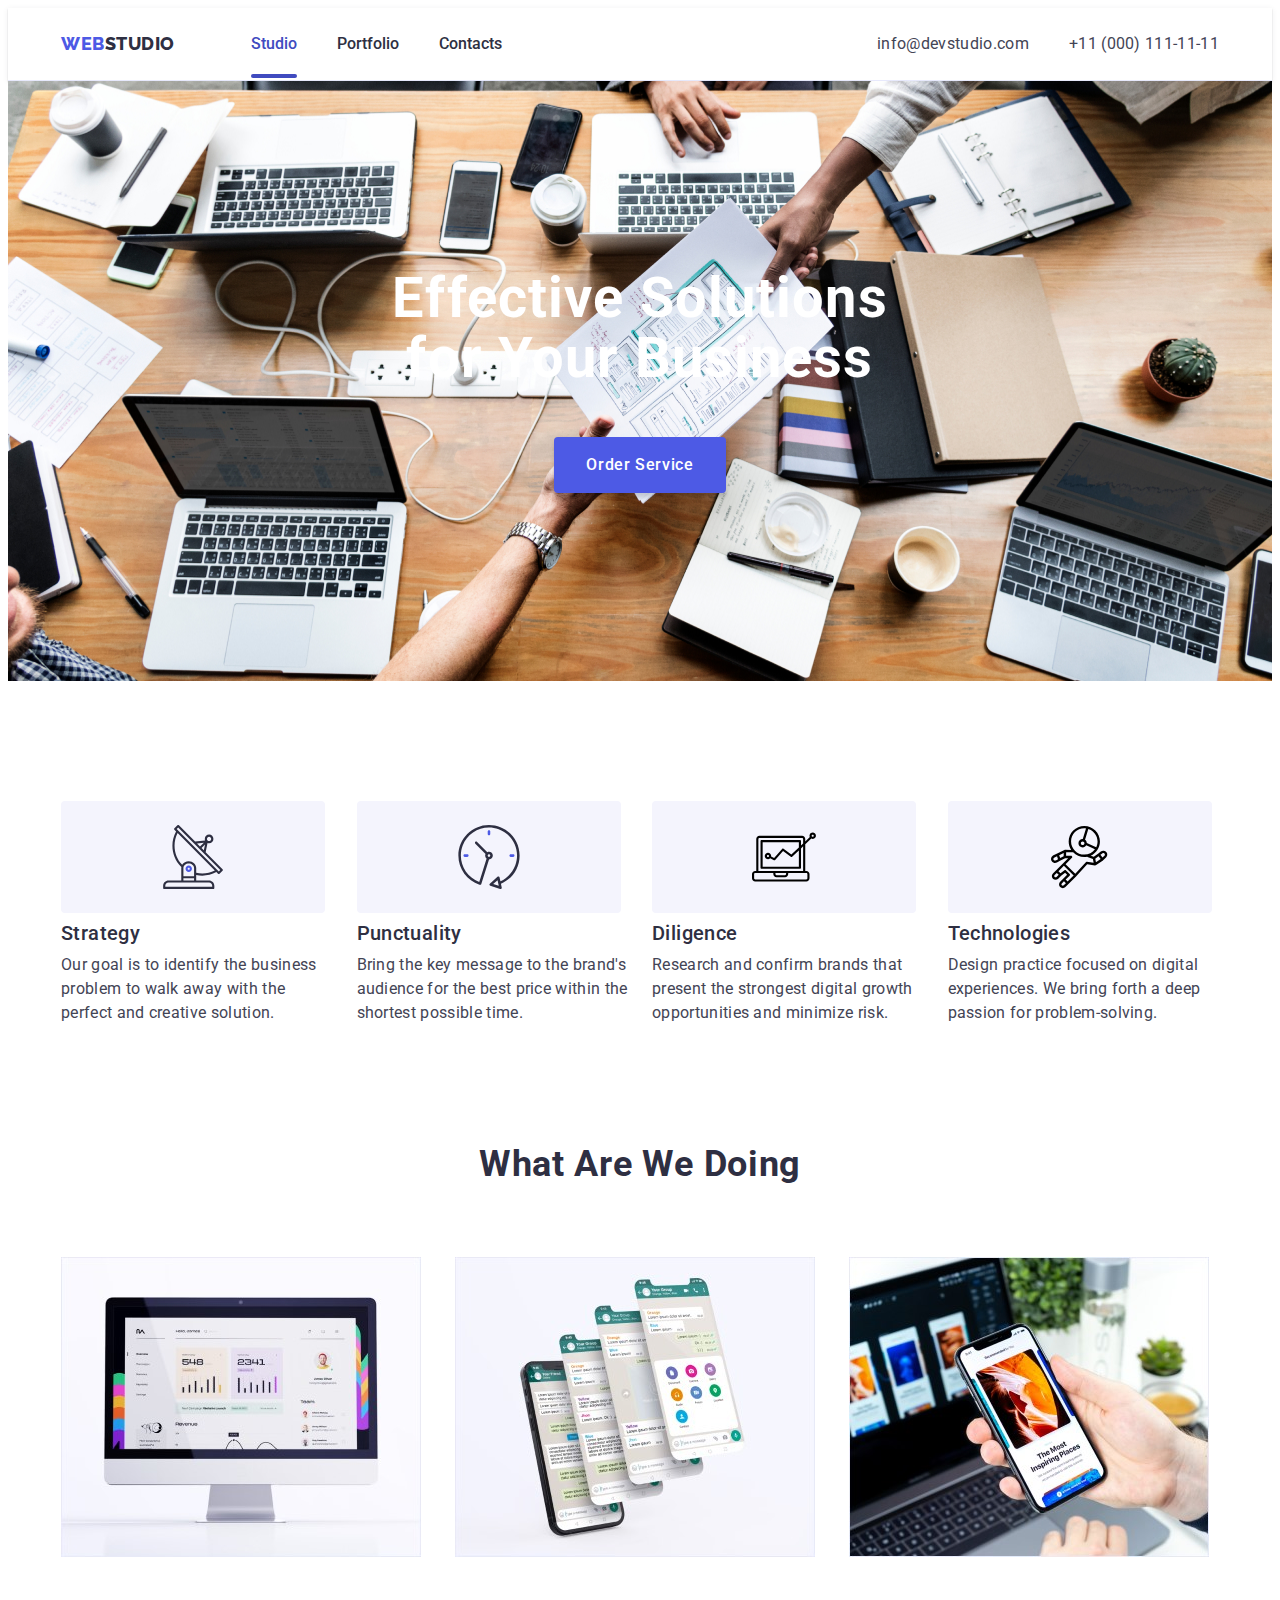
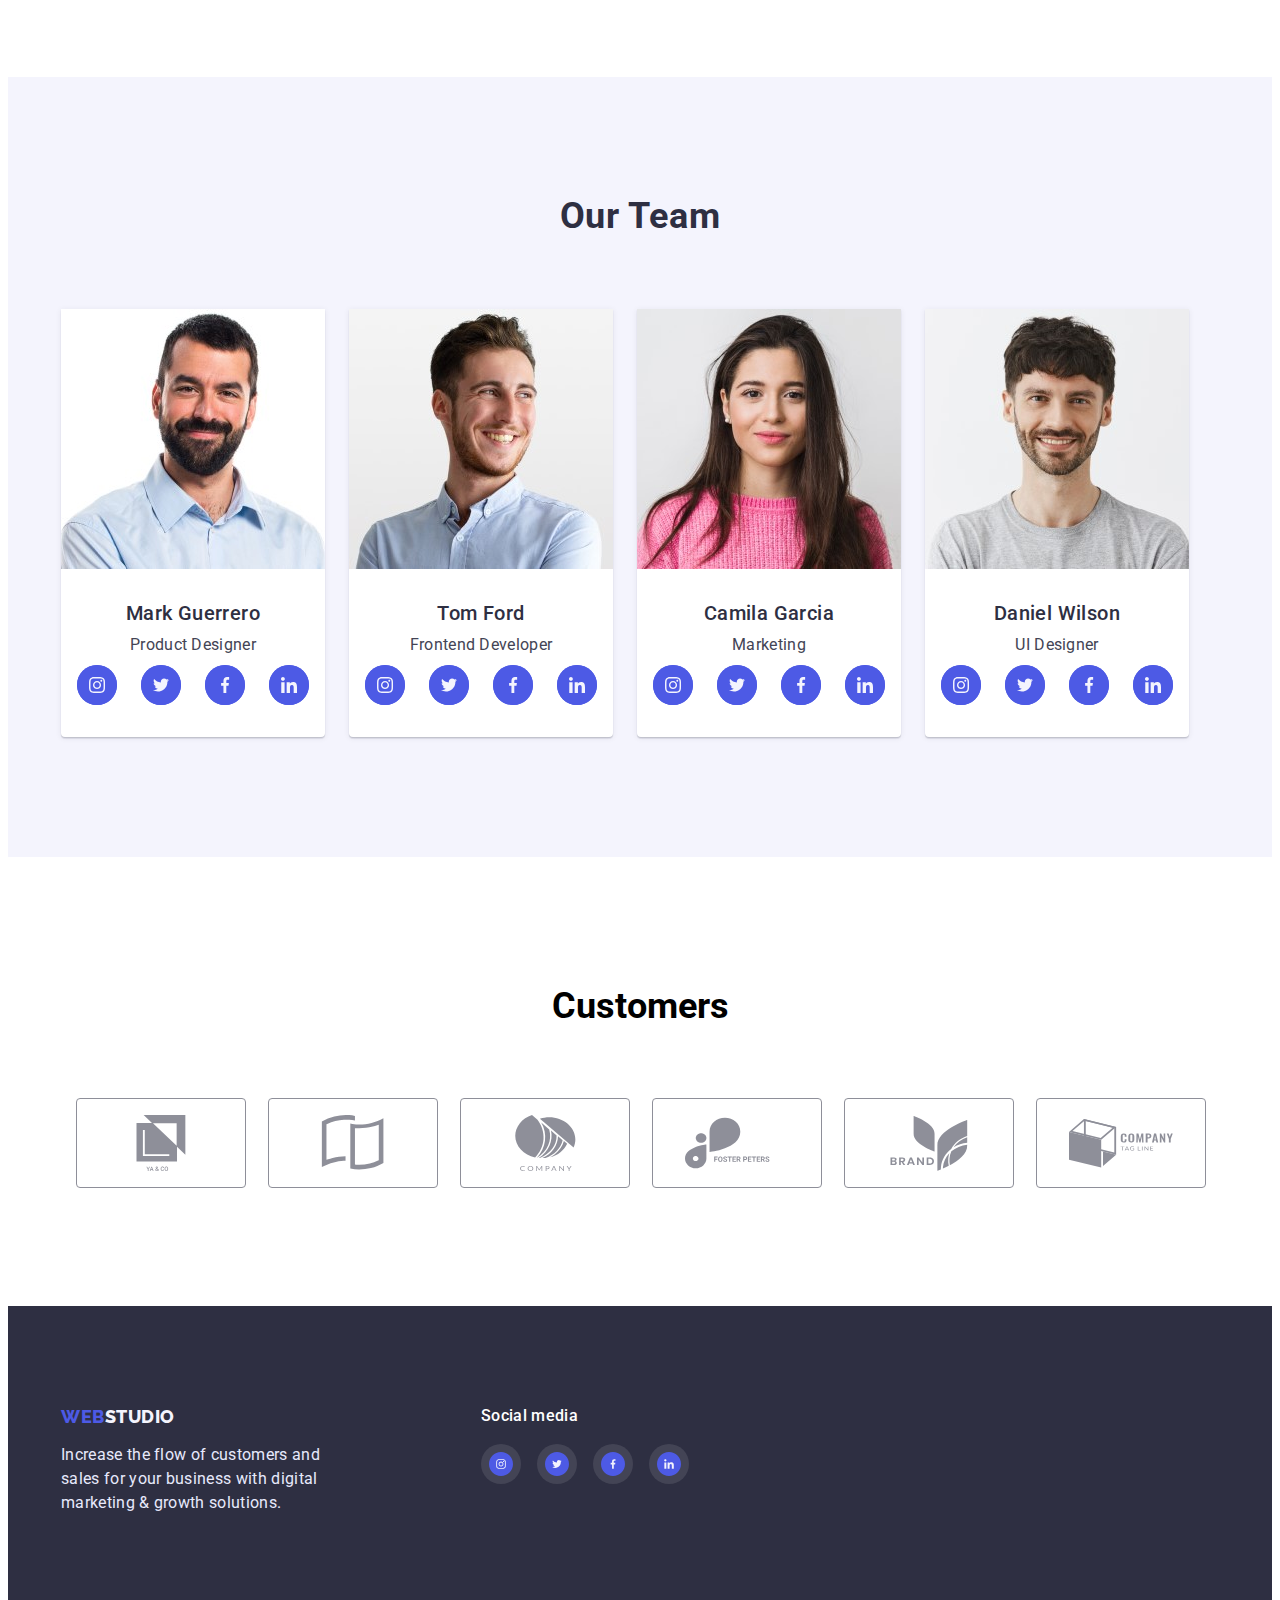
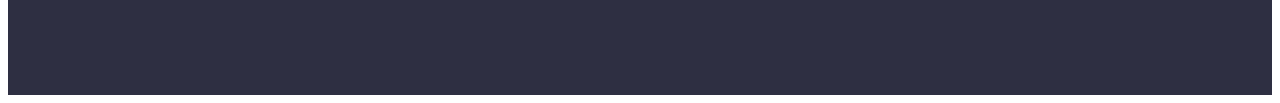
==== index.htm @ 1be4e1f3 "Initial commit" ====
<!DOCTYPE html>
<html lang="en">
  <head>
    <meta charset="UTF-8" />
    <meta http-equiv="X-UA-Compatible" content="IE=edge" />
    <meta name="viewport" content="width=device-width, initial-scale=1.0" />
    <title>studio</title>
    <link rel="preconnect" href="https://fonts.googleapis.com" />
    <link rel="preconnect" href="https://fonts.gstatic.com" crossorigin />
    <link
      href="https://fonts.googleapis.com/css2?family=Raleway:wght@800&family=Roboto:wght@400;500;700;900&display=swap"
      rel="stylesheet"
    />
    <link
      rel="stylesheet"
      href="https://cdnjs.cloudflare.com/ajax/libs/modern-normalize/1.1.0/modern-normalize.min.css"
      integrity="sha512-wpPYUAdjBVSE4KJnH1VR1HeZfpl1ub8YT/NKx4PuQ5NmX2tKuGu6U/JRp5y+Y8XG2tV+wKQpNHVUX03MfMFn9Q=="
      crossorigin="anonymous"
      referrerpolicy="no-referrer"
    />
    <link rel="stylesheet" href="./styless/styless.css" />
  </head>
  <body>
    <header class="header">
      <div class="container">
        <nav class="nav">
          <a href="./index.htm" class="logo"><span>Web</span>Studio</a>
          <ul class="nav-list list">
            <li><a class="nav-link curent" href="./index.htm">Studio</a></li>
            <li>
              <a class="nav-link" href="./portfolio.htm">Portfolio</a>
            </li>
            <li><a class="nav-link" href="#">Contacts</a></li>
          </ul>
        </nav>
        <address>
          <ul class="address-list list">
            <li>
              <a class="mail" href="mailto:info@devstudio.com"
                >info@devstudio.com</a
              >
            </li>
            <li>
              <a class="phone" href="tel:+110001111111">+11 (000) 111-11-11</a>
            </li>
          </ul>
        </address>
      </div>
    </header>
    <main class="main">
      <!-- Hero -->
      <section class="section-hero">
        <div class="block-hero container">
          <h1 class="hero-title">Effective Solutions<br />for Your Business</h1>
          <button type="button" class="hero-btn" data-modal-open>Order Service</button>
        </div>
      </section>
      <!-- Section 1 -->
      <section class="section-features">
        <div class="container">
          <h2 class="hidden">features</h2>
          <ul class="features-list list">
            <li class="features-item">
              <div class="features">
                <svg class="features-icon" width="64" height="64">
                  <use href="./images/symbol-defs.svg#icon-Group-1"></use>
                </svg>
              </div>
              <h3 class="features-subtitle">Strategy</h3>
              <p class="features-text">
                Our goal is to identify the business problem to walk away with
                the perfect and creative solution.
              </p>
            </li>
            <li class="features-item">
              <div class="features">
                <svg class="features-icon" width="64" height="64">
                  <use href="./images/symbol-defs.svg#icon-clock"></use>
                </svg>
              </div>
              <h3 class="features-subtitle">Punctuality</h3>
              <p class="features-text">
                Bring the key message to the brand's audience for the best price
                within the shortest possible time.
              </p>
            </li>
            <li class="features-item">
              <div class="features">
                <svg class="features-icon" width="64" height="64">
                  <use href="./images/symbol-defs.svg#icon-Vector1"></use>
                </svg>
              </div>
              <h3 class="features-subtitle">Diligence</h3>
              <p class="features-text">
                Research and confirm brands that present the strongest digital
                growth opportunities and minimize risk.
              </p>
            </li>
            <li class="features-item">
              <div class="features">
                <svg class="features-icon" width="64" height="64">
                  <use href="./images/symbol-defs.svg#icon-Group1"></use>
                </svg>
              </div>
              <h3 class="features-subtitle">Technologies</h3>
              <p class="features-text">
                Design practice focused on digital experiences. We bring forth a
                deep passion for problem-solving.
              </p>
            </li>
          </ul>
        </div>
      </section>
      <!-- Section 2 -->
      <section class="section-doing">
        <div class="container">
          <h2 class="doing-title">What are we doing</h2>
          <ul class="doing-list list">
            <li class="doing-item">
              <img src="./images/rectangle.jpg" alt="computer" width="360" />
            </li>
            <li class="doing-item">
              <img
                src="./images/fotochka.jpg"
                alt="social network"
                width="360"
              />
            </li>
            <li class="doing-item">
              <img src="./images/foto.jpg" alt="phone" width="360" />
            </li>
          </ul>
        </div>
      </section>
      <!-- Section 3 -->
      <section class="section-team">
        <div class="container container-team">
          <h2 class="team-title">Our Team</h2>
          <ul class="team-list list">
            <li class="team-item">
              <img src="./images/img.jpg" alt="photo" width="264" />
              <div class="team-card">
                <h3 class="team-subtitle">Mark Guerrero</h3>
                <p class="team-text">Product Designer</p>
                <ul class="team-soc-list list">
                  <li class="team-soc-item">
                    <a class="team-soc-link" href=""
                      ><svg class="soc-icon" width="40" height="40">
                        <use
                          href="./images/symbol-defs.svg#icon-instagram"
                        ></use></svg></a>
                  </li>
                  <li class="team-soc-item">
                    <a class="team-soc-link" href=""
                      ><svg class="soc-icon" width="40" height="40">
                        <use
                          href="./images/symbol-defs.svg#icon-twitter"
                        ></use></svg></a>
                  </li>
                  <li class="team-soc-item">
                    <a class="team-soc-link" href=""
                      ><svg class="soc-icon" width="40" height="40">
                        <use
                          href="./images/symbol-defs.svg#icon-facebook"
                        ></use></svg></a>
                  </li>
                  <li class="team-soc-item">
                    <a class="team-soc-link" href=""
                      ><svg class="soc-icon" width="40" height="40">
                        <use href="./images/symbol-defs.svg#icon-in"></use></svg></a>
                  </li>
                </ul>
              </div>
            </li>
            <li class="team-item">
              <img src="./images/img1.jpg" alt="photo" width="264" />
              <div class="team-card">
                <h3 class="team-subtitle">Tom Ford</h3>
                <p class="team-text">Frontend Developer</p>
                <ul class="team-soc-list list">
                  <li class="team-soc-item">
                    <a class="team-soc-link" href=""
                      ><svg class="soc-icon" width="40" height="40">
                        <use
                          href="./images/symbol-defs.svg#icon-instagram"
                        ></use></svg></a>
                  </li>
                  <li class="team-soc-item">
                    <a class="team-soc-link" href=""
                      ><svg class="soc-icon" width="40" height="40">
                        <use
                          href="./images/symbol-defs.svg#icon-twitter"
                        ></use></svg></a>
                  </li>
                  <li class="team-soc-item">
                    <a class="team-soc-link" href=""
                      ><svg class="soc-icon" width="40" height="40">
                        <use
                          href="./images/symbol-defs.svg#icon-facebook"
                        ></use></svg></a>
                  </li>
                  <li class="team-soc-item">
                    <a class="team-soc-link" href=""
                      ><svg class="soc-icon" width="40" height="40">
                        <use href="./images/symbol-defs.svg#icon-in"></use></svg></a>
                  </li>
                </ul>
              </div>
            </li>
            <li class="team-item">
              <img src="./images/img2.jpg" alt="photo" width="264" />
              <div class="team-card">
                <h3 class="team-subtitle">Camila Garcia</h3>
                <p class="team-text">Marketing</p>
                <ul class="team-soc-list list">
                  <li class="team-soc-item">
                    <a class="team-soc-link" href=""
                      ><svg class="soc-icon" width="40" height="40">
                        <use
                          href="./images/symbol-defs.svg#icon-instagram"
                        ></use></svg ></a>
                  </li>
                  <li class="team-soc-item">
                    <a class="team-soc-link" href=""
                      ><svg class="soc-icon" width="40" height="40">
                        <use
                          href="./images/symbol-defs.svg#icon-twitter"
                        ></use></svg ></a>
                  </li>
                  <li class="team-soc-item">
                    <a class="team-soc-link" href=""
                      ><svg class="soc-icon" width="40" height="40">
                        <use
                          href="./images/symbol-defs.svg#icon-facebook"
                        ></use></svg></a>
                  </li>
                  <li class="team-soc-item">
                    <a class="team-soc-link" href=""
                      ><svg class="soc-icon" width="40" height="40">
                        <use href="./images/symbol-defs.svg#icon-in"></use></svg ></a>
                  </li>
                </ul>
              </div>
            </li>
            <li class="team-item">
              <img src="./images/img3.jpg" alt="photo" width="264" />
              <div class="team-card">
                <h3 class="team-subtitle">Daniel Wilson</h3>
                <p class="team-text">UI Designer</p>
                <ul class="team-soc-list list">
                  <li class="team-soc-item">
                    <a class="team-soc-link" href=""
                      ><svg class="soc-icon" width="40" height="40">
                        <use
                          href="./images/symbol-defs.svg#icon-instagram"
                        ></use></svg></a>
                  </li>
                  <li class="team-soc-item">
                    <a class="team-soc-link" href=""
                      ><svg class="soc-icon" width="40" height="40">
                        <use
                          href="./images/symbol-defs.svg#icon-twitter"
                        ></use></svg ></a>
                  </li>
                  <li class="team-soc-item">
                    <a class="team-soc-link" href=""
                      ><svg class="soc-icon" width="40" height="40">
                        <use
                          href="./images/symbol-defs.svg#icon-facebook"
                        ></use></svg ></a>
                  </li>
                  <li class="team-soc-item">
                    <a class="team-soc-link" href=""
                      ><svg class="soc-icon" width="40" height="40">
                        <use href="./images/symbol-defs.svg#icon-in"></use></svg ></a>
                  </li>
                </ul>
              </div>
            </li>
          </ul>
        </div>
      </section>
      <!------ Section 4 ------>
      <section class="customers-section">
        <div class="container customers-container">
          <h2 class="customers-title">Customers</h2>
          <ul class="customers-list list">
            <li class="customers-items">
              <a href="" class="customers-link"
                ><svg class="customers-icon" width="104" height="56">
                  <use href="./images/symbol-defs.svg#icon-Union"></use>
                </svg>
              </a>
            </li>
            <li class="customers-items">
              <a href="" class="customers-link"
                ><svg class="customers-icon" width="104" height="56">
                  <use href="./images/symbol-defs.svg#icon-Union-1"></use>
                </svg>
              </a>
            </li>
            <li class="customers-items">
              <a href="" class="customers-link"
                ><svg class="customers-icon" width="104" height="56">
                  <use href="./images/symbol-defs.svg#icon-Object"></use>
                </svg>
              </a>
            </li>
            <li class="customers-items">
              <a href="" class="customers-link"
                ><svg class="customers-icon" width="104" height="56">
                  <use href="./images/symbol-defs.svg#icon-group2"></use>
                </svg>
              </a>
            </li>
            <li class="customers-items">
              <a href="" class="customers-link"
                ><svg class="customers-icon" width="104" height="56">
                  <use href="./images/symbol-defs.svg#icon-group-3"></use>
                </svg>
              </a>
            </li>
            <li class="customers-items">
              <a href="" class="customers-link"
                ><svg class="customers-icon" width="104" height="56">
                  <use href="./images/symbol-defs.svg#icon-Object-1"></use>
                </svg>
              </a>
            </li>
          </ul>
        </div>
      </section>
    </main>
    <footer class="footer">
      <div class="container foot-containe">
      <div class="foot-block">
        <a href="./index.htm" class="footer-logo"><span>Web</span>Studio</a>
        <p class="footer-text">
          Increase the flow of customers and sales for your business with
          digital marketing & growth solutions.
        </p>
      </div>
      <div class="soc-media">
        <h2 class="soc-media-text">Social media</h2>
        <ul class="soc-media-list list">
          <li class="soc-media-item">
            <a href="" class="soc-media-link">
              <svg class="soc-media-icon" width="24" height="24">
                <use href="./images/symbol-defs.svg#icon-instagram"></use>
              </svg>
            </a>
          </li>
          <li class="soc-media-item">
            <a href="" class="soc-media-link">
              <svg class="soc-media-icon" width="24" height="24">
                <use href="./images/symbol-defs.svg#icon-twitter"></use>
              </svg>
            </a>
          </li>
          <li class="soc-media-item">
            <a href="" class="soc-media-link">
              <svg class="soc-media-icon" width="24" height="24">
                <use href="./images/symbol-defs.svg#icon-facebook"></use>
              </svg>
            </a>
          </li>
          <li class="soc-media-item">
            <a href="" class="soc-media-link">
              <svg class="soc-media-icon" width="24" height="24">
                <use href="./images/symbol-defs.svg#icon-in"></use>
              </svg>
            </a>
          </li>
        </ul>
      </div>
    </div>
    </footer>
    <div class="backdrop is-hidden" data-modal>
      <div class="modal">
        <button type="button" class="close-button" data-modal-close>
          <svg class="modal-vector" width="8" height="8">
            <use href="./images/icons.svg#icon-Vector"></use>
          </svg>
        </button>
      </div>
    </div>
    <script src="./js/modal.js"></script>
  </body>
</html>
---- styless/styless.css ----
:root {
  --dark-color: #2e2f42;
  --text-color: #434455;
  --pressed-state-color: #404bbf;
  --primaryBrand-color: #4d5ae5;
  --success-color: #31d0aa;
  --subtle-text-color: #8e8f99;
  --accent-color: #e7e9fc;
  --light-color: #f4f4fd;
  --modal-overlay-color: #2e2f4266;
  --hero-background-color: #2e2f42b2;
  --background-color: #e5e5e5;
  --hero-background-grad: linear-gradient(
    rgba(46, 47, 66, 0.7),
    rgba(46, 47, 66, 0.7)
  );
}
p,
h1,
h2,
h3,
h4,
h5,
h6 {
  margin: 0;
}
ul {
  margin: 0;
  padding-left: 0;
}
body {
  font-family: 'Roboto', sans-serif;
}
img {
  display: block;
  max-width: 100%;
  height: auto;
}
.header {
  background: #ffffff;
}
.hidden {
  position: absolute;
  width: 1px;
  height: 1px;
  white-space: nowrap;
  overflow: hidden;
  border: 0;
  padding: 0;
  clip: rect(0 0 0 0);
  clip-path: inset(50%);
  margin: -1px;
}
.logo {
  line-height: 1.33;
  font-family: 'Raleway', sans-serif;
  text-decoration: none;
  font-weight: 800;
  font-size: 18px;
  letter-spacing: 0.03em;
  text-transform: uppercase;
  color: var(--dark-color);
}
.logo span {
  color: var(--primaryBrand-color);
}

.list {
  list-style: none;
}
.nav .logo {
  padding-right: 76px;
  padding-bottom: 24px;
  padding-top: 24px;
}
/* ----------------------navigation -----------------------*/
.header {
  border-bottom: 1px solid var(--accent-color);
  box-shadow: 0px 2px 1px rgba(46, 47, 66, 0.08), 0px 1px 1px rgba(46, 47, 66, 0.16), 0px 1px 6px rgba(46, 47, 66, 0.08);
}
.nav-list {
  display: flex;
  align-items: center;
  gap: 40px;
}
.nav {
  display: flex;
  align-items: center;
}
.header .container {
  display: flex;
  align-items: center;
  justify-content: space-between;
}
.address-list {
  display: flex;
}
.nav-link {
  position: relative;
  padding-top: 15px;
  padding-bottom: 15px;
  text-decoration: none;
  font-weight: 500;
  font-size: 16px;
  line-height: 1.5;
  color: var(--dark-color);
  transition-duration: 250ms;
  transition-timing-function: cubic-bezier(0.4, 0, 0.2, 1);
}

.nav-link.curent {
  color: var(--pressed-state-color);
}
.nav-link.curent::after {
  content: '';
  width: 100%;
  height: 4px;
  background-color: var(--pressed-state-color);
  display: block;
  border-radius: 2px;
  position: absolute;
  bottom: -10px;
  left: 0;
}

.nav-link:hover,
.nav-link:focus {
  color: var(--pressed-state-color);
}
.mail {
  padding-top: 15px;
  padding-bottom: 15px;
  font-style: normal;
  text-decoration: none;
  font-size: 16px;
  line-height: 1.5;
  letter-spacing: 0.02em;
  color: var(--text-color);
  transition-duration: 250ms;
  transition-timing-function: cubic-bezier(0.4, 0, 0.2, 1);
}
.mail:hover {
  color: var(--pressed-state-color);
}
.phone {
  padding-top: 15px;
  padding-bottom: 15px;
  margin-left: 40px;
  font-style: normal;
  text-decoration: none;
  font-size: 16px;
  line-height: 1.5;
  letter-spacing: 0.02em;
  color: var(--text-color);
}
.main {
  background: #ffffff;
}
/* ---------------------------------hero --------------------------------*/
.section-hero {
  padding-top: 188px;
  padding-bottom: 188px;
  background-color: var(--dark-color);
  background-image:
  url(../images/people-office.jpg);
  background-repeat: no-repeat ;
  background-size: cover;
  background-position: center;
  margin-left: auto;
  margin-right: auto;
}

.container {
  width: 100%;
  max-width: 1158px;
  padding: 0 15px;
  margin: 0 auto;
  
}
.hero-title {
  margin-bottom: 48px;
  font-size: 56px;
  line-height: 1.07;
  letter-spacing: 0.02em;
  text-align: center;
  color: #ffffff;
}
/* .container-hero {
  padding-top: 188px;
  padding-bottom: 188px;
} */
.hero-btn {
  border: none;
  margin: 0 auto;
  display: block;
  border-radius: 4px;
  padding: 16px 32px;
  font-family: inherit;
  font-weight: 500;
  font-size: 16px;
  line-height: 1.5;
  letter-spacing: 0.04em;
  box-shadow: 0px 4px 4px rgba(0, 0, 0, 0.15);
  color: #ffffff;
  background-color: var(--primaryBrand-color);
  transition-duration: 250ms;
  transition-timing-function: cubic-bezier(0.4, 0, 0.2, 1);
}
.hero-btn:hover,
.hero-btn:focus {
  background-color: var(--pressed-state-color);
}
/* -------------------------------section 1 -----------------------------*/
.section-features {
  padding-top: 120px;
  padding-bottom: 120px;
}
.features {
  display: flex;
  justify-content: center;
  align-items: center;
  width: 264px;
  height: 112px;
  margin-bottom: 8px;
  background: #f4f4fd;
  border-radius: 4px;
}
.features-icon{

}
.features-subtitle {
  margin-bottom: 8px;
  font-weight: 500;
  font-size: 20px;
  line-height: 1.2;
  letter-spacing: 0.02em;
  color: var(--dark-color);
}
.features-list {
  display: flex;
  gap: 24px;
}
.features-item {
  flex-basis: calc((100% - 72px) / 4);
}
.features-text {
  font-size: 16px;
  line-height: 1.5;
  letter-spacing: 0.02em;
  color: var(--text-color);
}
/* --------------------------------section 2---------------------------------- */
.doing-title {
  margin-bottom: 72px;
  font-size: 36px;
  line-height: 1.11;
  text-align: center;
  letter-spacing: 0.02em;
  text-transform: capitalize;
  color: var(--dark-color);
}
.doing-list {
  display: flex;
  gap: 24px;
}
.section-doing {
  padding-bottom: 120px;
}

.doing-list .doing-item {
  flex-basis: calc((100% - 48px) / 3);
}
.doing-item img {
  display: block;
}
/* ------------------------------------section 3 ---------------------------- */
.team-soc-list {
  display: flex;
  justify-content: center;
  gap: 24px;
}
.team-soc-link:is(:hover, :focus) {
  background-color: var(--pressed-state-color);
}
.team-soc-item {
  width: 40px;
  height: 40px;
}
.team-soc-link {
  display: flex;
  justify-content: center;
  align-items: center;
  width: 100%;
  height: 100%;
  border-radius: 50%;
  background-color: var(--primaryBrand-color);
  transition-duration: 250ms;
  transition-timing-function: cubic-bezier(0.4, 0, 0.2, 1);
}

.section-team {
  padding-top: 120px;
  padding-bottom: 120px;
  background-color: var(--light-color);
}

.team-list {
  display: flex;
  gap: 24px;
  flex-basis: calc((100% - 72px) / 4);
}
.team-item {
  box-shadow: 0px 1px 6px rgba(46, 47, 66, 0.08),
    0px 1px 1px rgba(46, 47, 66, 0.16), 0px 2px 1px rgba(46, 47, 66, 0.08);
  border-radius: 0px 0px 4px 4px;
  background-color: #ffffff;
}

.team-card {
  align-items: center;
  padding: 32px 0;
  text-align: center;
}
.team-title {
  margin-bottom: 72px;
  font-size: 36px;
  line-height: 1.11;
  text-align: center;
  letter-spacing: 0.02em;
  text-transform: capitalize;
  color: var(--dark-color);
}
.team-subtitle {
  margin-bottom: 8px;
  font-weight: 500;
  font-size: 20px;
  line-height: 1.2;
  letter-spacing: 0.02em;
  color: var(--dark-color);
}
.team-text {
  font-size: 16px;
  line-height: 1.5;
  letter-spacing: 0.02em;
  color: var(--text-color);
  margin-bottom: 8px;
}
/* ------------------------------------section 4 ---------------------------- */
.customers-section {
  padding-top: 130px;
  padding-bottom: 120px;
}
.container {
}
.customers-container {
}
.customers-title {
  margin-bottom: 72px;
  font-family: 'Roboto';
  font-style: normal;
  font-weight: 700;
  font-size: 36px;
  line-height: 1.1;
  text-align: center;
}
.customers-list {
  display: flex;
  justify-content: center;
  gap: 24px;
}
.list {

}
.customers-items {
  width: 168px;
  height: 88px;
}
.customers-link {
  width: 100%;
  height: 100%;
  border: 1px solid var(--subtle-text-color);
  border-radius: 4px;
  display: flex;
  justify-content: center;
  align-items: center;
  transition-duration: 250ms;
  transition-timing-function: cubic-bezier(0.4, 0, 0.2, 1);
}
.customers-icon {
  fill: var(--subtle-text-color);
  transition-duration: 250ms;
  transition-timing-function: cubic-bezier(0.4, 0, 0.2, 1);
}
.customers-link:is(:hover, :focus) {
  border-color: var(--pressed-state-color);
}
.customers-link:is(:hover, :focus) > .customers-icon {
  fill: var(--pressed-state-color);
}

/* --------------------------------------*footer* ----------------------------*/


.footer {
  
  padding: 100px 0;
  background-color: var(--dark-color);
}
.foot-container {
  display: flex;

}
.footer-logo {
  margin-bottom: 16px;
  font-family: 'Raleway', sans-serif;
  text-decoration: none;
  font-weight: 800;
  font-size: 18px;
  line-height: 1.17;
  display: flex;
  letter-spacing: 0.03em;
  text-transform: uppercase;
  color: var(--light-color);
}
.footer-logo > span {
  color: var(--primaryBrand-color);
}
.footer-text {
  width: 264px;
  font-size: 16px;
  line-height: 1.5;
  letter-spacing: 0.02em;
  color: var(--accent-color);
}
.soc-media {
  margin-left: 120px;
  position: relative;
  top: -111px;
  left: 300px;
}
.soc-media-text {
  margin-bottom: 16px;
  font-family: 'Roboto';
  font-weight: 500;
  font-size: 16px;
  line-height: 1.5;
  letter-spacing: 0.02em;
  color: #ffffff;
}
.soc-media-list {
  display: flex;
  gap: 16px;
}
.soc-media-item {
  width: 40px;
  height: 40px;
}
.soc-media-link {
  display: flex;
  justify-content: center;
  align-items: center;
  width: 100%;
  height: 100%;
  border-radius: 50%;
  background: rgba(255, 255, 255, 0.1);
  transition-duration: 250ms;
  transition-timing-function: cubic-bezier(0.4, 0, 0.2, 1);
}
.soc-media-link:is(:hover, :focus) {
  background-color:green;
}
.soc-media-icon {
  fill: var(--light-color);
}
/* ----------------- P O R T F O L I O ------------------------------ */
.portfolio-btn {
  border: 1px solid var(--accent-color);
  border-radius: 4px;
  padding: 12px 24px;
  font-family: inherit;
  font-weight: 500;
  font-size: 16px;
  line-height: 1.5;
  align-items: center;
  text-align: center;
  cursor: pointer;
  letter-spacing: 0.04em;
  background-color: var(--light-color);
  color: var(--primaryBrand-color);
  transition-duration: 250ms;
  transition-timing-function: cubic-bezier(0.4, 0, 0.2, 1);
}
.portfolio-item:is(:hover, :focus) {
  box-shadow: 0px 1px 6px rgba(46, 47, 66, 0.08),
    0px 1px 1px rgba(46, 47, 66, 0.16), 0px 2px 1px rgba(46, 47, 66, 0.08);
}
.portfolio-title-mix {
  border: 1px solid var(--accent-color);
  padding: 32px 0 32px 16px;
}
.container-card {
  padding-top: 96px;
  padding-bottom: 120px;
}
.portfolio-btns {
  margin-bottom: 72px;
  display: flex;
  gap: 24px;
  justify-content: center;
}
.portfolio-item:hover .portfolio-cover-text {
  transform: translatey(0);
}

.portfolio-btn:hover,
.portfolio-btn:focus {
  color: #ffffff;
  background-color: var(--pressed-state-color);
  box-shadow: 0px 3px 1px rgba(0, 0, 0, 0.1), 0px 2px 1px rgba(0, 0, 0, 0.08),
  0px 2px 2px rgba(0, 0, 0, 0.12);

}
.portfolio-link {
  text-decoration: none;
}
.portfolio-item {
  flex-basis: calc((97% - 48px) / 3);
  background: #ffffff;
  margin-left: 24px;
  transition-timing-function: cubic-bezier(0.4, 0, 0.2, 1);
}
.portfolio-title {
  margin-bottom: 8px;
  font-weight: 500;
  font-size: 20px;
  line-height: 1.2;
  letter-spacing: 0.02em;
  color: var(--dark-color);
}
.portfolio-subtitle {
  font-size: 16px;
  line-height: 1.5;
  letter-spacing: 0.02em;
  color: var(--text-color);
}
.portfolio-text {
  display: none;
  font-size: 16px;
  line-height: 1.5;
  letter-spacing: 0.02em;
  color: var(--light-color);
}
.portfolio-list {
  display: flex;
  padding-bottom: 120px;
  flex-wrap: wrap;
  row-gap: 48px;
  margin-left: -24px;
}
.text-cover-wrap {
  position: relative;
  overflow: hidden;
}
.portfolio-cover-text {
  font-size: 16px;
  line-height: 1.5;
  padding-left: 32px;
  padding-right: 32px;
  padding-top: 40px;
  letter-spacing: 0.02em;
  background-color: var(--primaryBrand-color);
  color: var(--light-color);
  position: absolute;
  top: 0;
  height: 100%;
  transform: translatey(100%);
  transition: transform 250ms linear;
}
/* ----------------------------------- MODAL ------------------------------------ */
.backdrop {
  position: fixed;
  top: 0;
  width: 100%;
  height: 100%;
  background: var(--modal-overlay-color);
  transition-duration: 250ms;
  transition-timing-function: cubic-bezier(0.4, 0, 0.2, 1);
}
.backdrop.is-hidden .modal {
  transform: translate(-50px, -50px) scale(0);
}
.modal {
  padding: 24px;
  position: absolute;
  top: 50%;
  left: 50%;
  transform: translate(-50%, -50%) scale(1);
  width: 408px;
  min-height: 576px;
  background: #fcfcfc;
  box-shadow: 0px 1px 1px rgba(0, 0, 0, 0.14), 0px 1px 3px rgba(0, 0, 0, 0.12),
    0px 2px 1px rgba(0, 0, 0, 0.2);
  border-radius: 4px;
  transition: transform 250ms linear;
}
.close-button {
  margin-left: auto;
  width: 24px;
  height: 24px;
  border-radius: 50%;
  cursor: pointer;
  display: flex;
  justify-content: center;
  align-items: center;
  background: var(--accent-color);
  border: 1px solid rgba(0, 0, 0, 0.1);
  transition-duration: 250ms;
  transition-timing-function: cubic-bezier(0.4, 0, 0.2, 1);
}
.close-button:is(:hover, :focus) {
  fill: #ffffff;
  background-color: var(--pressed-state-color);
}
.is-hidden {
  visibility: hidden;
  opacity: 0;
  pointer-events: none;
}
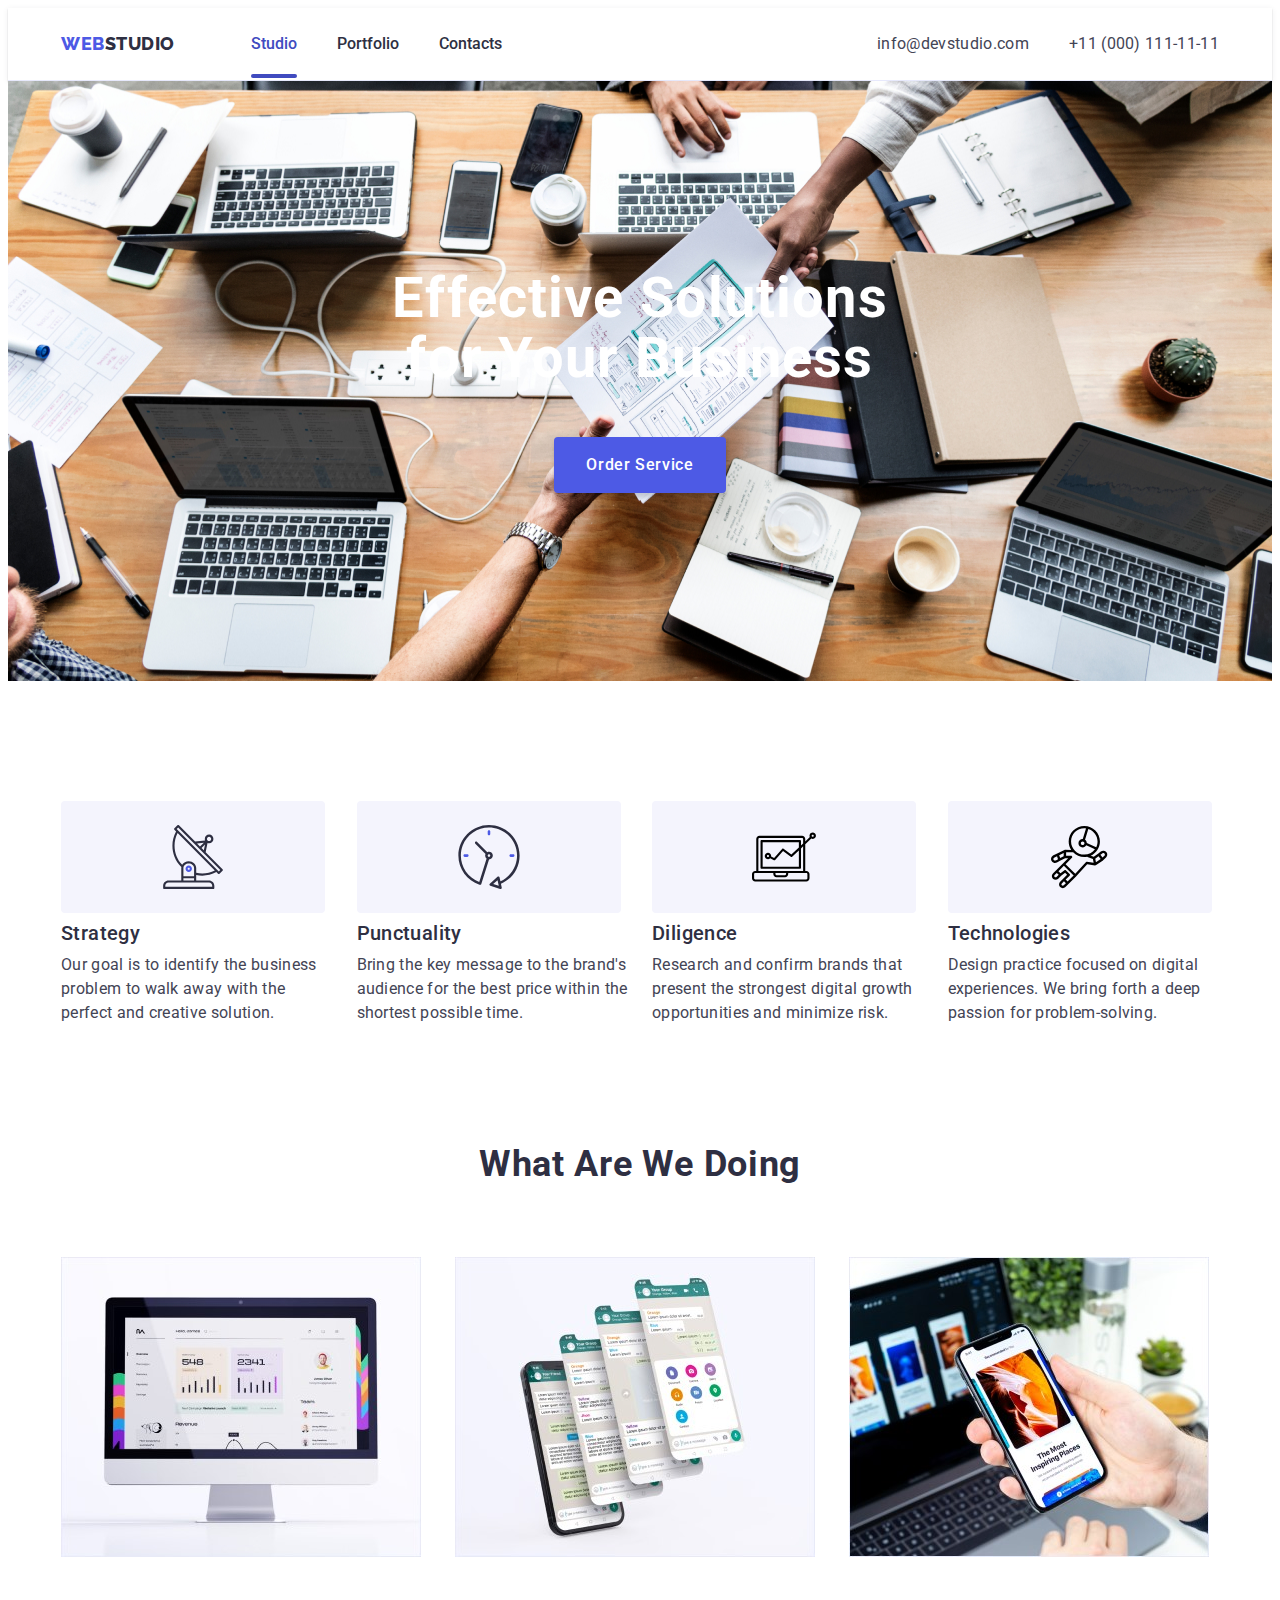
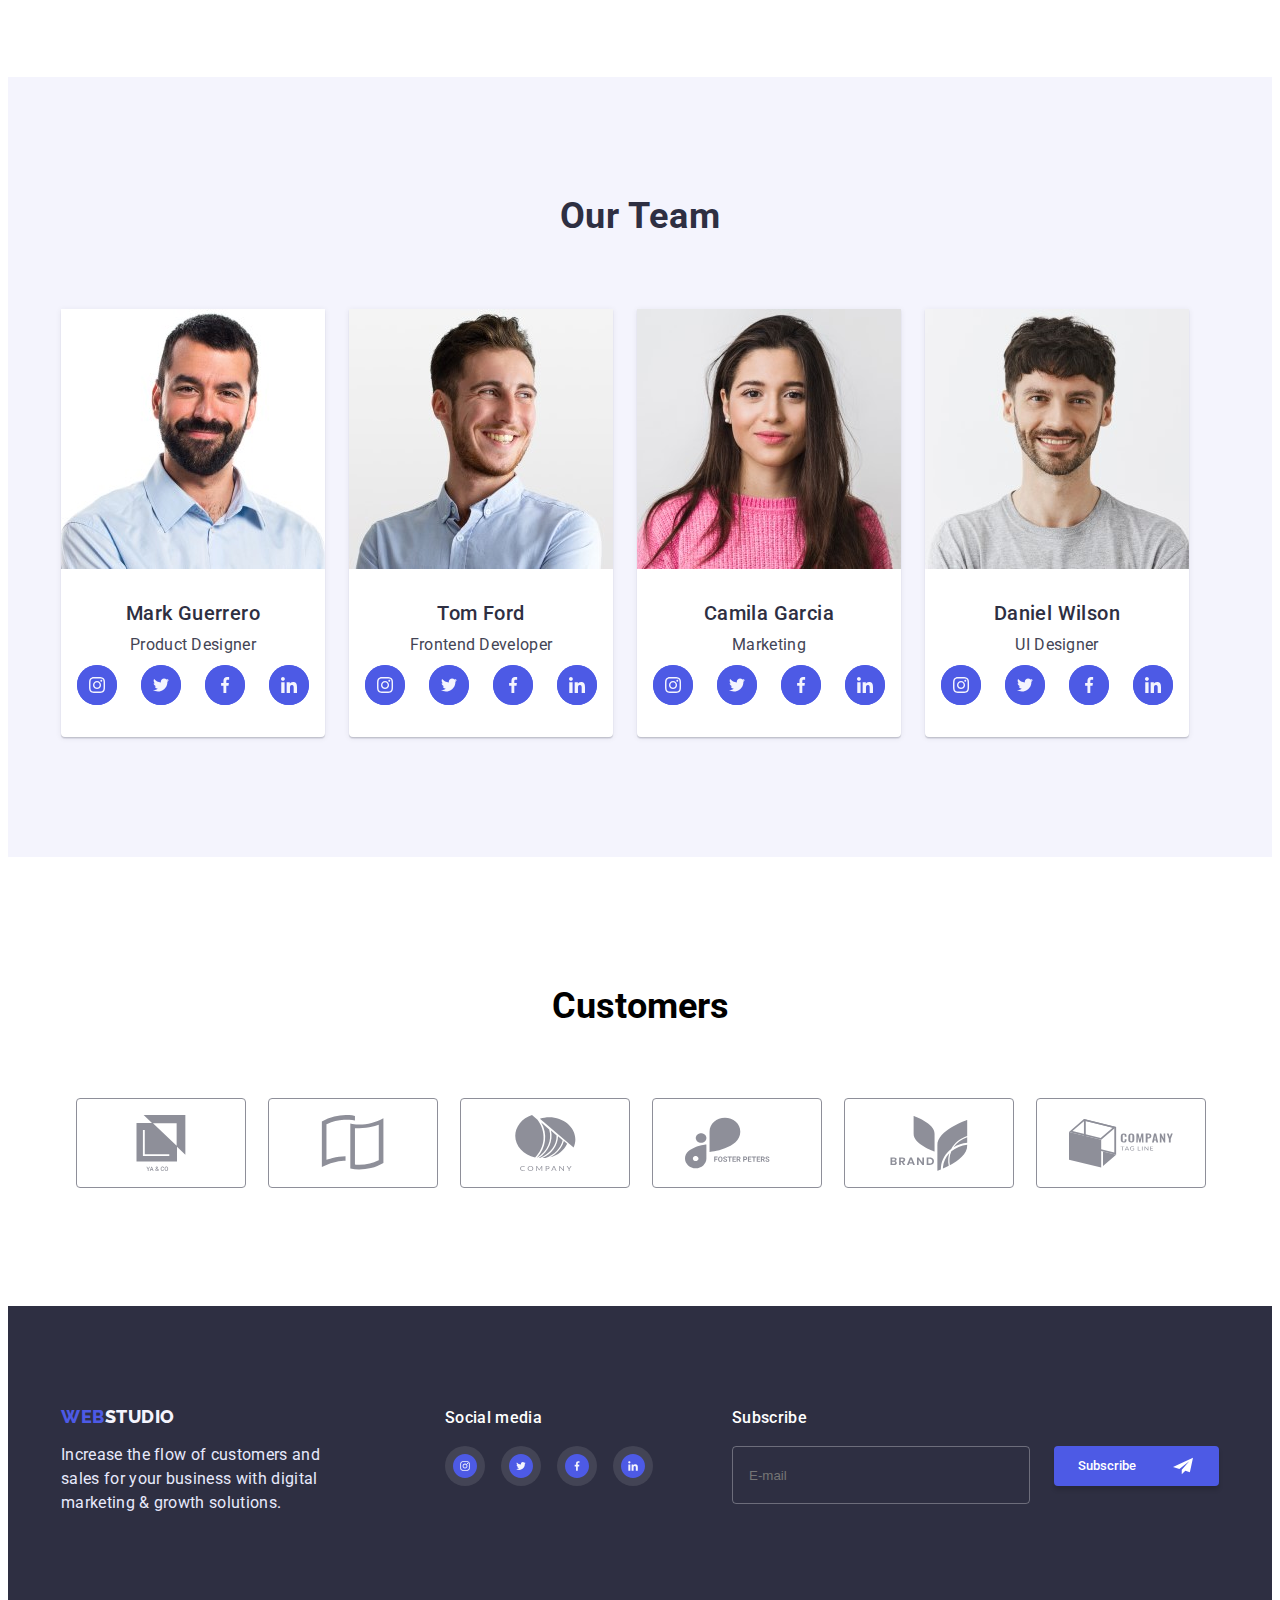
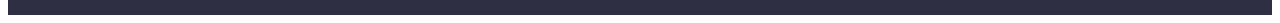
==== commit 18a6d2cc: "summara" ====
--- a/index.htm
+++ b/index.htm
@@ -332,56 +332,136 @@
       </section>
     </main>
     <footer class="footer">
-      <div class="container foot-containe">
-      <div class="foot-block">
-        <a href="./index.htm" class="footer-logo"><span>Web</span>Studio</a>
-        <p class="footer-text">
-          Increase the flow of customers and sales for your business with
-          digital marketing & growth solutions.
-        </p>
+      <div class="container foot-container">
+        <div class="foot-block">
+          <a href="./index.html" class="footer-logo"><span>Web</span>Studio</a>
+          <p class="footer-text">
+            Increase the flow of customers and sales for your business with
+            digital marketing & growth solutions.
+          </p>
+        </div>
+        <div class="soc-media">
+          <h2 class="soc-media-text">Social media</h2>
+          <ul class="soc-media-list list">
+            <li class="soc-media-item">
+              <a href="" class="soc-media-link">
+                <svg class="soc-media-icon" width="24" height="24">
+                  <use href="./images/symbol-defs.svg#icon-instagram"></use>
+                </svg>
+              </a>
+            </li>
+            <li class="soc-media-item">
+              <a href="" class="soc-media-link">
+                <svg class="soc-media-icon" width="24" height="24">
+                  <use href="./images/symbol-defs.svg#icon-twitter"></use>
+                </svg>
+              </a>
+            </li>
+            <li class="soc-media-item">
+              <a href="" class="soc-media-link">
+                <svg class="soc-media-icon" width="24" height="24">
+                  <use href="./images/symbol-defs.svg#icon-facebook"></use>
+                </svg>
+              </a>
+            </li>
+            <li class="soc-media-item">
+              <a href="" class="soc-media-link">
+                <svg class="soc-media-icon" width="24" height="24">
+                  <use href="./images/symbol-defs.svg#icon-in"></use>
+                </svg>
+              </a>
+            </li>
+          </ul>
+        </div>
+        <div class="subscribe-foot-form">
+          <p class="subscribe-title">Subscribe</p>
+          <form class="subscribe-form">
+            <input
+              class="input-window"
+              type="email"
+              name="user-email"
+              placeholder="E-mail"
+            />
+            <button class="subscribe-btn" type="submit">
+              Subscribe
+              <svg class="send-icon" width="24" height="20">
+                <use href="./images/symbol-defs.svg#icon-Frame-3"></use>
+              </svg>
+            </button>
+          </form>
+        </div>
       </div>
-      <div class="soc-media">
-        <h2 class="soc-media-text">Social media</h2>
-        <ul class="soc-media-list list">
-          <li class="soc-media-item">
-            <a href="" class="soc-media-link">
-              <svg class="soc-media-icon" width="24" height="24">
-                <use href="./images/symbol-defs.svg#icon-instagram"></use>
-              </svg>
-            </a>
-          </li>
-          <li class="soc-media-item">
-            <a href="" class="soc-media-link">
-              <svg class="soc-media-icon" width="24" height="24">
-                <use href="./images/symbol-defs.svg#icon-twitter"></use>
-              </svg>
-            </a>
-          </li>
-          <li class="soc-media-item">
-            <a href="" class="soc-media-link">
-              <svg class="soc-media-icon" width="24" height="24">
-                <use href="./images/symbol-defs.svg#icon-facebook"></use>
-              </svg>
-            </a>
-          </li>
-          <li class="soc-media-item">
-            <a href="" class="soc-media-link">
-              <svg class="soc-media-icon" width="24" height="24">
-                <use href="./images/symbol-defs.svg#icon-in"></use>
-              </svg>
-            </a>
-          </li>
-        </ul>
-      </div>
-    </div>
     </footer>
     <div class="backdrop is-hidden" data-modal>
       <div class="modal">
         <button type="button" class="close-button" data-modal-close>
           <svg class="modal-vector" width="8" height="8">
-            <use href="./images/icons.svg#icon-Vector"></use>
+            <use href="./images/symbol-defs.svg#icon-close-black"></use>
           </svg>
         </button>
+        <p class="modal-title">Leave your contacts and we will call you back</p>
+        <form>
+          <label class="modal-label" for="name">Name</label>
+          <div class="modal-field">
+            <input
+              class="modal-window"
+              id="name"
+              name="user-name"
+              type="text"
+            />
+            <svg class="modal-logo" width="18" height="18">
+              <use href="./images/symbol-defs.svg#icon-person-black"></use>
+            </svg>
+          </div>
+          <label class="modal-label" for="phone">Phone</label>
+          <div class="modal-field">
+            <input class="modal-window" id="phone" name="tel" type="tel" />
+            <svg class="modal-logo" width="18" height="24">
+              <use href="./images/symbol-defs.svg#icon-phone-black"></use>
+            </svg>
+          </div>
+          <label class="modal-label" for="mail">Email</label>
+          <div class="modal-field">
+            <input class="modal-window" id="mail" name="mail" type="text" />
+            <svg class="modal-logo" width="18" height="24">
+              <use href="./images/symbol-defs.svg#icon-email-black"></use>
+            </svg>
+          </div>
+          <label class="modal-label" for="text-area">Comment</label>
+          <textarea
+            class="modal-message"
+            name="Comment"
+            id="text-area"
+            cols="30"
+            rows="10"
+            placeholder="Text input"
+          ></textarea>
+          <div class="modal-policy-field">
+            <input
+              required
+              class="modal-policy hidden"
+              type="checkbox"
+              name="privacy-policy"
+              value="true"
+              id="policy"
+            />
+            <label class="label-policy" for="policy"
+              ><span class="icon-check">
+                <svg width="10" height="8">
+                  <use href="./images/symbol-defs.svg#icon-checkmark"></use>
+                </svg>
+              </span>
+              I accept the terms and conditions of the
+              <a
+                class="policy-link"
+                href="https://termly.io/resources/templates/privacy-policy-template/"
+              >
+                Privacy Policy</a
+              ></label
+            >
+          </div>
+          <button class="submit-about" type="submit">Send</button>
+        </form>
       </div>
     </div>
     <script src="./js/modal.js"></script>
--- a/styless/styless.css
+++ b/styless/styless.css
@@ -399,16 +399,12 @@
 }
 
 /* --------------------------------------*footer* ----------------------------*/
-
-
 .footer {
-  
   padding: 100px 0;
   background-color: var(--dark-color);
 }
 .foot-container {
   display: flex;
-
 }
 .footer-logo {
   margin-bottom: 16px;
@@ -434,9 +430,6 @@
 }
 .soc-media {
   margin-left: 120px;
-  position: relative;
-  top: -111px;
-  left: 300px;
 }
 .soc-media-text {
   margin-bottom: 16px;
@@ -467,114 +460,62 @@
   transition-timing-function: cubic-bezier(0.4, 0, 0.2, 1);
 }
 .soc-media-link:is(:hover, :focus) {
-  background-color:green;
+  background-color: var(--success-color);
 }
 .soc-media-icon {
   fill: var(--light-color);
 }
-/* ----------------- P O R T F O L I O ------------------------------ */
-.portfolio-btn {
-  border: 1px solid var(--accent-color);
-  border-radius: 4px;
-  padding: 12px 24px;
+.subscribe-title {
+  color: #fff;
+  margin-bottom: 16px;
+  font-weight: 500;
+  line-height: 1.5;
+  letter-spacing: 0.02em;
+}
+.input-window {
+  width: 264px;
+  height: 40px;
+  padding: 8px 16px;
+  border: 1px solid rgba(255, 255, 255, 0.3);
+  outline: transparent;
+  border-radius: 4px;
+  background-color: transparent;
+}
+.input-window:focus {
+  border-color: var(--primaryBrand-color);
+  color: #f4f4fd;
+}
+.subscribe-btn {
+  display: flex;
+  justify-content: space-between;
+  cursor: pointer;
+  align-items: center;
   font-family: inherit;
-  font-weight: 500;
-  font-size: 16px;
-  line-height: 1.5;
-  align-items: center;
-  text-align: center;
-  cursor: pointer;
-  letter-spacing: 0.04em;
-  background-color: var(--light-color);
-  color: var(--primaryBrand-color);
-  transition-duration: 250ms;
-  transition-timing-function: cubic-bezier(0.4, 0, 0.2, 1);
-}
-.portfolio-item:is(:hover, :focus) {
-  box-shadow: 0px 1px 6px rgba(46, 47, 66, 0.08),
-    0px 1px 1px rgba(46, 47, 66, 0.16), 0px 2px 1px rgba(46, 47, 66, 0.08);
-}
-.portfolio-title-mix {
-  border: 1px solid var(--accent-color);
-  padding: 32px 0 32px 16px;
-}
-.container-card {
-  padding-top: 96px;
-  padding-bottom: 120px;
-}
-.portfolio-btns {
-  margin-bottom: 72px;
-  display: flex;
-  gap: 24px;
-  justify-content: center;
-}
-.portfolio-item:hover .portfolio-cover-text {
-  transform: translatey(0);
-}
-
-.portfolio-btn:hover,
-.portfolio-btn:focus {
-  color: #ffffff;
-  background-color: var(--pressed-state-color);
-  box-shadow: 0px 3px 1px rgba(0, 0, 0, 0.1), 0px 2px 1px rgba(0, 0, 0, 0.08),
-  0px 2px 2px rgba(0, 0, 0, 0.12);
-
-}
-.portfolio-link {
-  text-decoration: none;
-}
-.portfolio-item {
-  flex-basis: calc((97% - 48px) / 3);
-  background: #ffffff;
+  padding: 10px 24px;
   margin-left: 24px;
-  transition-timing-function: cubic-bezier(0.4, 0, 0.2, 1);
-}
-.portfolio-title {
-  margin-bottom: 8px;
-  font-weight: 500;
-  font-size: 20px;
-  line-height: 1.2;
-  letter-spacing: 0.02em;
-  color: var(--dark-color);
-}
-.portfolio-subtitle {
-  font-size: 16px;
-  line-height: 1.5;
-  letter-spacing: 0.02em;
-  color: var(--text-color);
-}
-.portfolio-text {
-  display: none;
-  font-size: 16px;
-  line-height: 1.5;
-  letter-spacing: 0.02em;
-  color: var(--light-color);
-}
-.portfolio-list {
-  display: flex;
-  padding-bottom: 120px;
-  flex-wrap: wrap;
-  row-gap: 48px;
-  margin-left: -24px;
-}
-.text-cover-wrap {
-  position: relative;
-  overflow: hidden;
-}
-.portfolio-cover-text {
-  font-size: 16px;
-  line-height: 1.5;
-  padding-left: 32px;
-  padding-right: 32px;
-  padding-top: 40px;
-  letter-spacing: 0.02em;
+  width: 165px;
+  height: 40px;
+  font-weight: 500;
+  line-height: 1.5;
   background-color: var(--primaryBrand-color);
-  color: var(--light-color);
-  position: absolute;
-  top: 0;
-  height: 100%;
-  transform: translatey(100%);
-  transition: transform 250ms linear;
+  color: #fff;
+  border-radius: 4px;
+  border: none;
+  box-shadow: 0px 4px 4px rgba(0, 0, 0, 0.15);
+  transition-duration: 250ms;
+  transition-timing-function: cubic-bezier(0.4, 0, 0.2, 1);
+}
+.subscribe-btn:is(:hover, :focus) {
+  background-color: var(--pressed-state-color);
+}
+.send-icon {
+  fill: #fff;
+}
+.subscribe-form {
+  display: flex;
+}
+.subscribe-foot-form {
+  margin-left: auto;
 }
 /* ----------------------------------- MODAL ------------------------------------ */
 .backdrop {
@@ -605,6 +546,7 @@
 }
 .close-button {
   margin-left: auto;
+  margin-bottom: 24px;
   width: 24px;
   height: 24px;
   border-radius: 50%;
@@ -626,3 +568,386 @@
   opacity: 0;
   pointer-events: none;
 }
+.modal-title {
+  margin-bottom: 16px;
+  font-weight: 500;
+  font-size: 16px;
+  line-height: 1.5;
+  text-align: center;
+  letter-spacing: 0.02em;
+}
+.modal-window {
+  width: 360px;
+  height: 40px;
+  border-radius: 4px;
+  outline: transparent;
+  padding-left: 38px;
+  padding-top: 11px;
+  padding-bottom: 11px;
+  background-color: #fcfcfc;
+  border: 1px solid rgba(33, 33, 33, 0.2);
+}
+.modal-window:focus {
+  border: 1px solid var(--primaryBrand-color);
+}
+.modal-window:focus + .modal-logo {
+  fill: var(--primaryBrand-color);
+}
+.modal-message {
+  margin-bottom: 16px;
+  margin-top: 4px;
+  width: 360px;
+  height: 120px;
+  font-size: 12px;
+  line-height: 1.2;
+  letter-spacing: 0.04em;
+  background-color: #fcfcfc;
+  border: 1px solid rgba(33, 33, 33, 0.2);
+  outline: transparent;
+  resize: none;
+  padding: 8px 16px;
+}
+.modal-message:focus {
+  border-color: var(--primaryBrand-color);
+}
+.modal-label {
+  font-size: 12px;
+  line-height: 1.17;
+  letter-spacing: 0.01em;
+  color: var(--subtle-text-color);
+}
+.modal-field {
+  position: relative;
+  margin-bottom: 8px;
+  margin-top: 4px;
+}
+.modal-policy-field {
+  display: flex;
+}
+.modal-logo {
+  position: absolute;
+  left: 19px;
+  top: 50%;
+  transform: translateY(-50%);
+}
+.label-policy {
+  margin-bottom: 24px;
+  display: flex;
+  align-items: flex-end;
+  font-size: 12px;
+  line-height: 1.17;
+  letter-spacing: 0.04em;
+  color: #757575;
+}
+.label-policy span {
+  fill: transparent;
+  border: 1.25px solid var(--dark-color);
+  border-radius: 2px;
+  margin-right: 8px;
+  display: flex;
+  align-items: center;
+  justify-content: center;
+  width: 16px;
+  height: 16px;
+  transition-duration: 250ms;
+  transition-timing-function: cubic-bezier(0.4, 0, 0.2, 1);
+}
+.modal-policy:checked + .label-policy span {
+  fill: #fff;
+  border: none;
+  background-color: var(--pressed-state-color);
+}
+.policy-link {
+  margin-left: 5px;
+}
+.submit-about {
+  border: none;
+  display: block;
+  margin-right: auto;
+  margin-left: auto;
+  cursor: pointer;
+  font-weight: 500;
+  font-size: 16px;
+  line-height: 1.5;
+  letter-spacing: 0.04em;
+  color: #ffffff;
+  background-color: var(--primaryBrand-color);
+  box-shadow: 0px 4px 4px rgba(0, 0, 0, 0.15);
+  border-radius: 4px;
+  width: 169px;
+  height: 56px;
+  transition-duration: 250ms;
+  transition-timing-function: cubic-bezier(0.4, 0, 0.2, 1);
+}
+.submit-about:is(:focus, :hover) {
+  background-color: var(--pressed-state-color);
+}
+/* ----------------- P O R T F O L I O ------------------------------ */
+.portfolio-btn {
+  border: 1px solid var(--accent-color);
+  border-radius: 4px;
+  padding: 12px 24px;
+  font-family: inherit;
+  font-weight: 500;
+  font-size: 16px;
+  line-height: 1.5;
+  align-items: center;
+  text-align: center;
+  cursor: pointer;
+  letter-spacing: 0.04em;
+  background-color: var(--light-color);
+  color: var(--primaryBrand-color);
+  transition-duration: 250ms;
+  transition-timing-function: cubic-bezier(0.4, 0, 0.2, 1);
+}
+.portfolio-item:is(:hover, :focus) {
+  box-shadow: 0px 1px 6px rgba(46, 47, 66, 0.08),
+    0px 1px 1px rgba(46, 47, 66, 0.16), 0px 2px 1px rgba(46, 47, 66, 0.08);
+}
+.portfolio-title-mix {
+  border: 1px solid var(--accent-color);
+  padding: 32px 0 32px 16px;
+}
+.container-card {
+  padding-top: 96px;
+  padding-bottom: 120px;
+}
+.portfolio-btns {
+  margin-bottom: 72px;
+  display: flex;
+  gap: 24px;
+  justify-content: center;
+}
+.portfolio-item:hover .portfolio-cover-text {
+  transform: translatey(0);
+}
+
+.portfolio-btn:hover,
+.portfolio-btn:focus {
+  color: #ffffff;
+  background-color: var(--pressed-state-color);
+  box-shadow: 0px 3px 1px rgba(0, 0, 0, 0.1), 0px 2px 1px rgba(0, 0, 0, 0.08),
+  0px 2px 2px rgba(0, 0, 0, 0.12);
+
+}
+.portfolio-link {
+  text-decoration: none;
+}
+.portfolio-item {
+  flex-basis: calc((97% - 48px) / 3);
+  background: #ffffff;
+  margin-left: 24px;
+  transition-timing-function: cubic-bezier(0.4, 0, 0.2, 1);
+}
+.portfolio-title {
+  margin-bottom: 8px;
+  font-weight: 500;
+  font-size: 20px;
+  line-height: 1.2;
+  letter-spacing: 0.02em;
+  color: var(--dark-color);
+}
+.portfolio-subtitle {
+  font-size: 16px;
+  line-height: 1.5;
+  letter-spacing: 0.02em;
+  color: var(--text-color);
+}
+.portfolio-text {
+  display: none;
+  font-size: 16px;
+  line-height: 1.5;
+  letter-spacing: 0.02em;
+  color: var(--light-color);
+}
+.portfolio-list {
+  display: flex;
+  padding-bottom: 120px;
+  flex-wrap: wrap;
+  row-gap: 48px;
+  margin-left: -24px;
+}
+.text-cover-wrap {
+  position: relative;
+  overflow: hidden;
+}
+.portfolio-cover-text {
+  font-size: 16px;
+  line-height: 1.5;
+  padding-left: 32px;
+  padding-right: 32px;
+  padding-top: 40px;
+  letter-spacing: 0.02em;
+  background-color: var(--primaryBrand-color);
+  color: var(--light-color);
+  position: absolute;
+  top: 0;
+  height: 100%;
+  transform: translatey(100%);
+  transition: transform 250ms linear;
+}
+/* ----------------------------------- MODAL ------------------------------------ */
+.backdrop {
+  position: fixed;
+  top: 0;
+  width: 100%;
+  height: 100%;
+  background: var(--modal-overlay-color);
+  transition-duration: 250ms;
+  transition-timing-function: cubic-bezier(0.4, 0, 0.2, 1);
+}
+.backdrop.is-hidden .modal {
+  transform: translate(-50px, -50px) scale(0);
+}
+.modal {
+  padding: 24px;
+  position: absolute;
+  top: 50%;
+  left: 50%;
+  transform: translate(-50%, -50%) scale(1);
+  width: 408px;
+  min-height: 576px;
+  background: #fcfcfc;
+  box-shadow: 0px 1px 1px rgba(0, 0, 0, 0.14), 0px 1px 3px rgba(0, 0, 0, 0.12),
+    0px 2px 1px rgba(0, 0, 0, 0.2);
+  border-radius: 4px;
+  transition: transform 250ms linear;
+}
+.close-button {
+  margin-left: auto;
+  margin-bottom: 24px;
+  width: 24px;
+  height: 24px;
+  border-radius: 50%;
+  cursor: pointer;
+  display: flex;
+  justify-content: center;
+  align-items: center;
+  background: var(--accent-color);
+  border: 1px solid rgba(0, 0, 0, 0.1);
+  transition-duration: 250ms;
+  transition-timing-function: cubic-bezier(0.4, 0, 0.2, 1);
+}
+.close-button:is(:hover, :focus) {
+  fill: #ffffff;
+  background-color: var(--pressed-state-color);
+}
+.is-hidden {
+  visibility: hidden;
+  opacity: 0;
+  pointer-events: none;
+}
+.modal-title {
+  margin-bottom: 16px;
+  font-weight: 500;
+  font-size: 16px;
+  line-height: 1.5;
+  text-align: center;
+  letter-spacing: 0.02em;
+}
+.modal-window {
+  width: 360px;
+  height: 40px;
+  border-radius: 4px;
+  outline: transparent;
+  padding-left: 38px;
+  padding-top: 11px;
+  padding-bottom: 11px;
+  background-color: #fcfcfc;
+  border: 1px solid rgba(33, 33, 33, 0.2);
+}
+.modal-window:focus {
+  border: 1px solid var(--primaryBrand-color);
+}
+.modal-window:focus + .modal-logo {
+  fill: var(--primaryBrand-color);
+}
+.modal-message {
+  margin-bottom: 16px;
+  margin-top: 4px;
+  width: 360px;
+  height: 120px;
+  font-size: 12px;
+  line-height: 1.2;
+  letter-spacing: 0.04em;
+  background-color: #fcfcfc;
+  border: 1px solid rgba(33, 33, 33, 0.2);
+  outline: transparent;
+  resize: none;
+  padding: 8px 16px;
+}
+.modal-message:focus {
+  border-color: var(--primaryBrand-color);
+}
+.modal-label {
+  font-size: 12px;
+  line-height: 1.17;
+  letter-spacing: 0.01em;
+  color: var(--subtle-text-color);
+}
+.modal-field {
+  position: relative;
+  margin-bottom: 8px;
+  margin-top: 4px;
+}
+.modal-policy-field {
+  display: flex;
+}
+.modal-logo {
+  position: absolute;
+  left: 19px;
+  top: 50%;
+  transform: translateY(-50%);
+}
+.label-policy {
+  margin-bottom: 24px;
+  display: flex;
+  align-items: flex-end;
+  font-size: 12px;
+  line-height: 1.17;
+  letter-spacing: 0.04em;
+  color: #757575;
+}
+.label-policy span {
+  fill: transparent;
+  border: 1.25px solid var(--dark-color);
+  border-radius: 2px;
+  margin-right: 8px;
+  display: flex;
+  align-items: center;
+  justify-content: center;
+  width: 16px;
+  height: 16px;
+  transition-duration: 250ms;
+  transition-timing-function: cubic-bezier(0.4, 0, 0.2, 1);
+}
+.modal-policy:checked + .label-policy span {
+  fill: #fff;
+  border: none;
+  background-color: var(--pressed-state-color);
+}
+.policy-link {
+  margin-left: 5px;
+}
+.submit-about {
+  border: none;
+  display: block;
+  margin-right: auto;
+  margin-left: auto;
+  cursor: pointer;
+  font-weight: 500;
+  font-size: 16px;
+  line-height: 1.5;
+  letter-spacing: 0.04em;
+  color: #ffffff;
+  background-color: var(--primaryBrand-color);
+  box-shadow: 0px 4px 4px rgba(0, 0, 0, 0.15);
+  border-radius: 4px;
+  width: 169px;
+  height: 56px;
+  transition-duration: 250ms;
+  transition-timing-function: cubic-bezier(0.4, 0, 0.2, 1);
+}
+.submit-about:is(:focus, :hover) {
+  background-color: var(--pressed-state-color);
+}